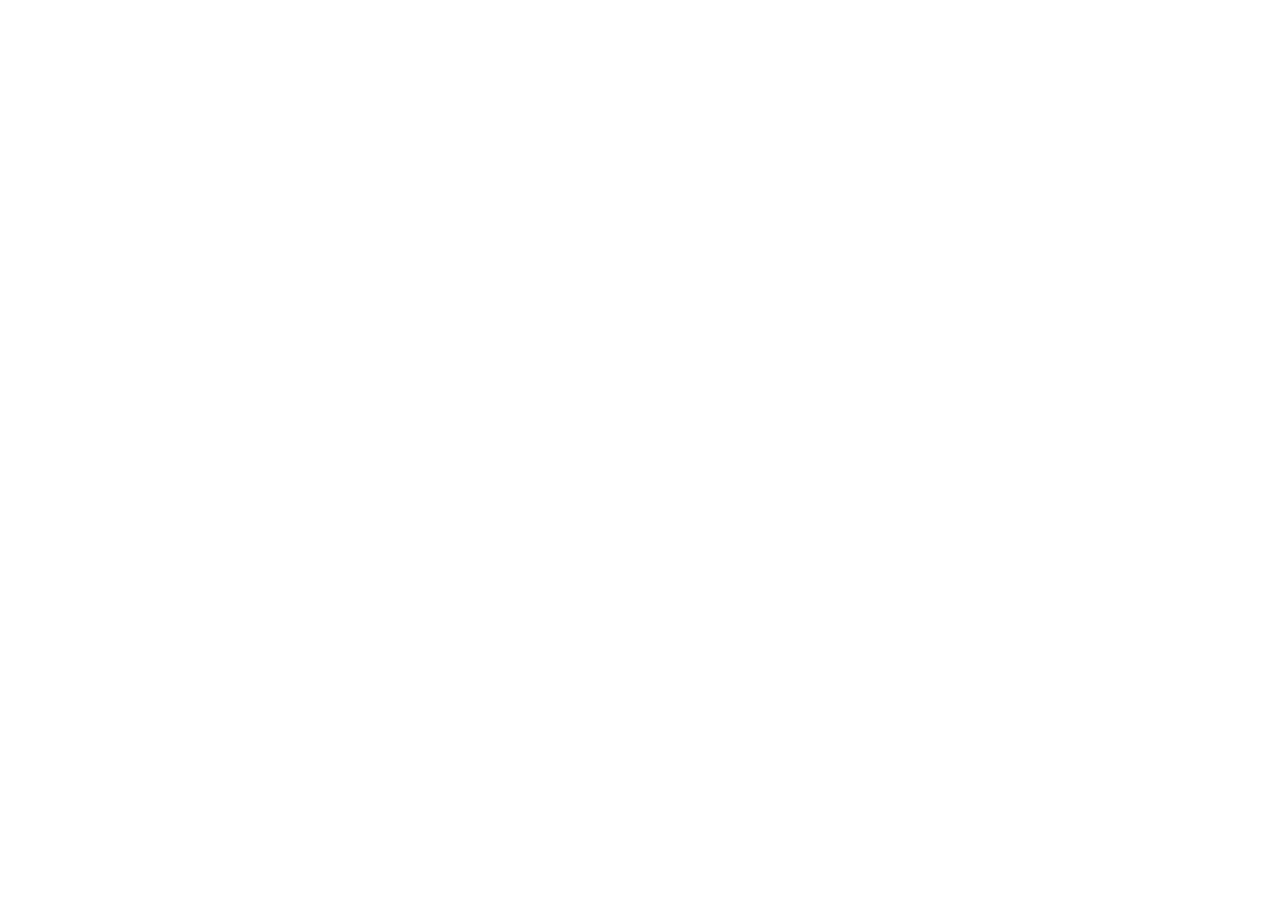
==== index.html @ fe9fb54a "feat:(新增功能)完成API網址與HTML基礎" ====
<!doctype html>
<html lang="zh-TW">
  <head>
    <meta charset="UTF-8" />
    <meta name="viewport" content="width=device-width, initial-scale=1.0" />
    <title>🕰️ 歷史時光機</title>
  </head>
  <body></body>
  <script src="script.js"></script>
</html>
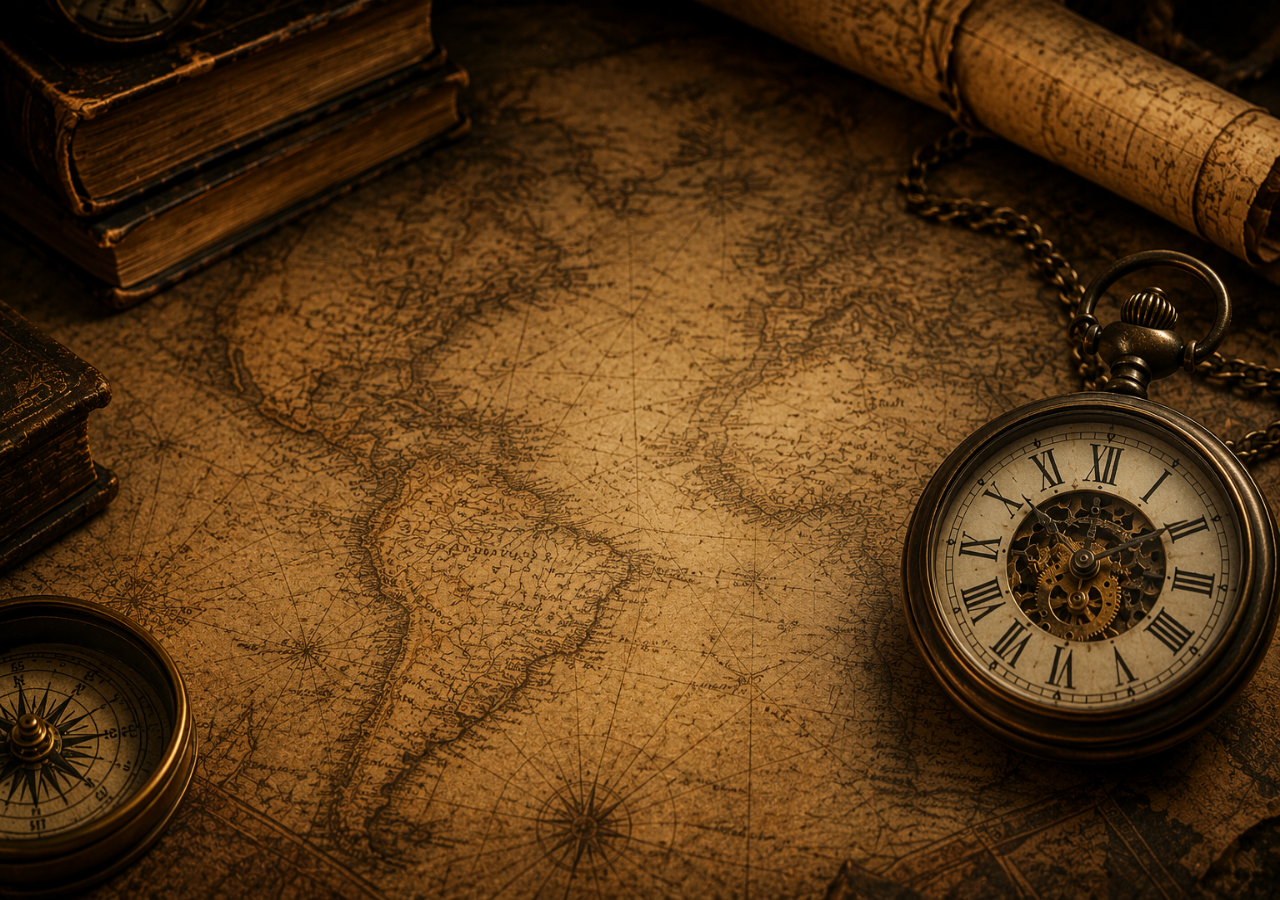
==== commit 4aca0920: "feat:(新增功能)完成背景圖片套用頁面" ====
--- a/index.html
+++ b/index.html
@@ -4,7 +4,10 @@
     <meta charset="UTF-8" />
     <meta name="viewport" content="width=device-width, initial-scale=1.0" />
     <title>🕰️ 歷史時光機</title>
+    <link rel="stylesheet" href="style.css" />
+    <!-- 引用外部檔案style.css,並套用樣式 -->
   </head>
   <body></body>
   <script src="script.js"></script>
+  <!-- 引用外部檔案script.js,並套用功能 -->
 </html>
--- a/style.css
+++ b/style.css
@@ -0,0 +1,11 @@
+html,
+body {
+  height: 100%; /* 讓頁面高度佔滿整個視窗 */
+  margin: 0; /* 移除預設邊距避免背景空白 */
+}
+
+body {
+  background: url("images/history.png") no-repeat center center fixed;
+  /* 指定背景圖片路徑,避免圖片重複平鋪,圖片置中顯示,背景固定不隨捲動移動 */
+  background-size: 100%100%; /* 寬度和高度都跟著視窗大小改變 */
+}
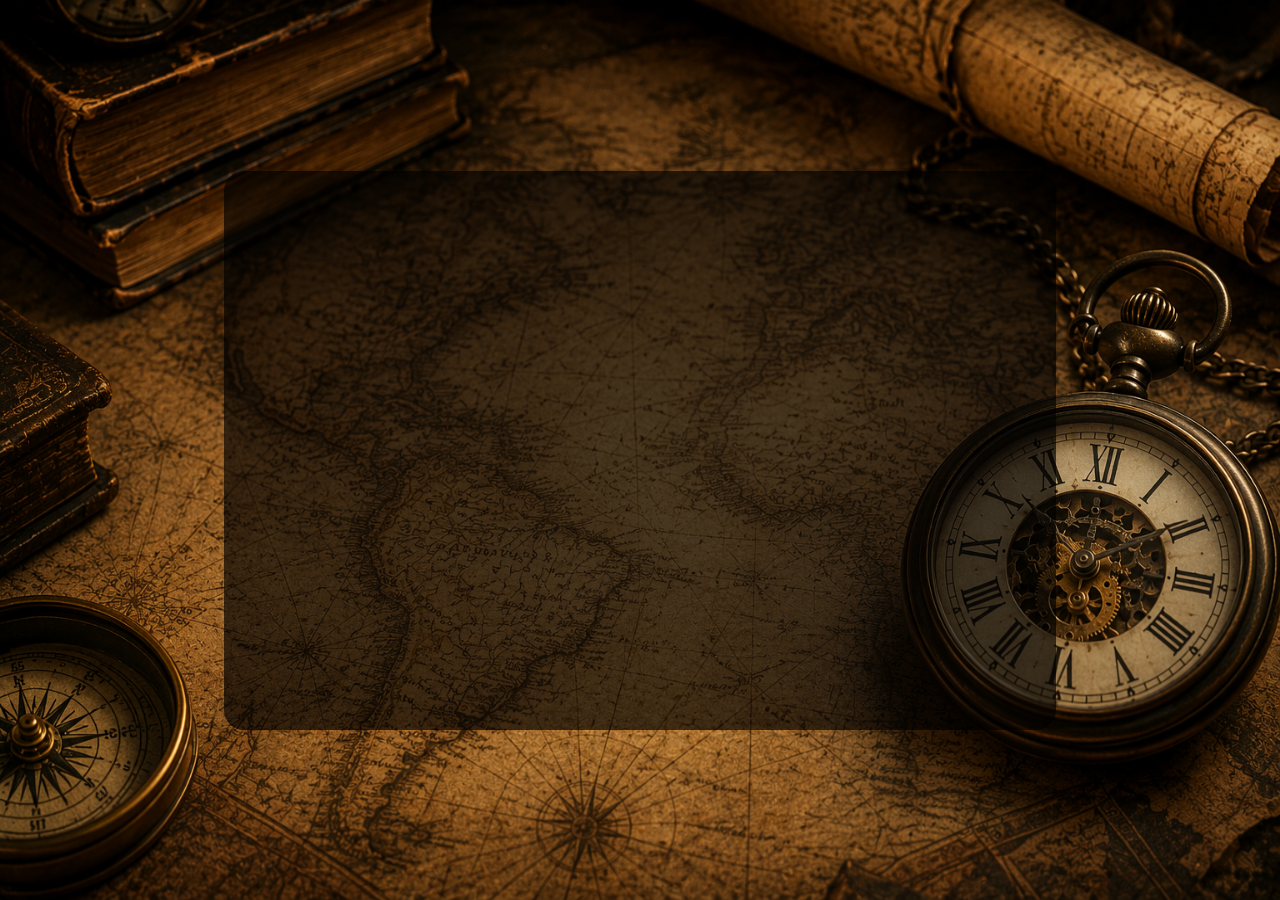
==== commit 66af3566: "feat:(新增功能)新增主畫面中間黑框" ====
--- a/index.html
+++ b/index.html
@@ -7,7 +7,9 @@
     <link rel="stylesheet" href="style.css" />
     <!-- 引用外部檔案style.css,並套用樣式 -->
   </head>
-  <body></body>
+  <body>
+    <div class="main-box"></div>
+  </body>
   <script src="script.js"></script>
   <!-- 引用外部檔案script.js,並套用功能 -->
 </html>
--- a/style.css
+++ b/style.css
@@ -8,4 +8,16 @@
   background: url("images/history.png") no-repeat center center fixed;
   /* 指定背景圖片路徑,避免圖片重複平鋪,圖片置中顯示,背景固定不隨捲動移動 */
   background-size: 100%100%; /* 寬度和高度都跟著視窗大小改變 */
+  display: flex; /* 彈性排版 */
+  justify-content: center; /* 水平置中 */
+  align-items: center; /* 垂直置中 */
 }
+
+.main-box {
+  background: rgba(0, 0, 0, 0.65); /* 紅,綠,藍,透明度 */
+  border-radius: 20px; /* 邊角圓弧化 */
+  text-align: center; /* 文字置中 */
+  width: 60vw; /* 寬度佔視窗的60% */
+  height: 55vh; /* 高度佔視窗的55% */
+  padding: 2rem; /* 內距,增加內容與邊框的距離 */
+}
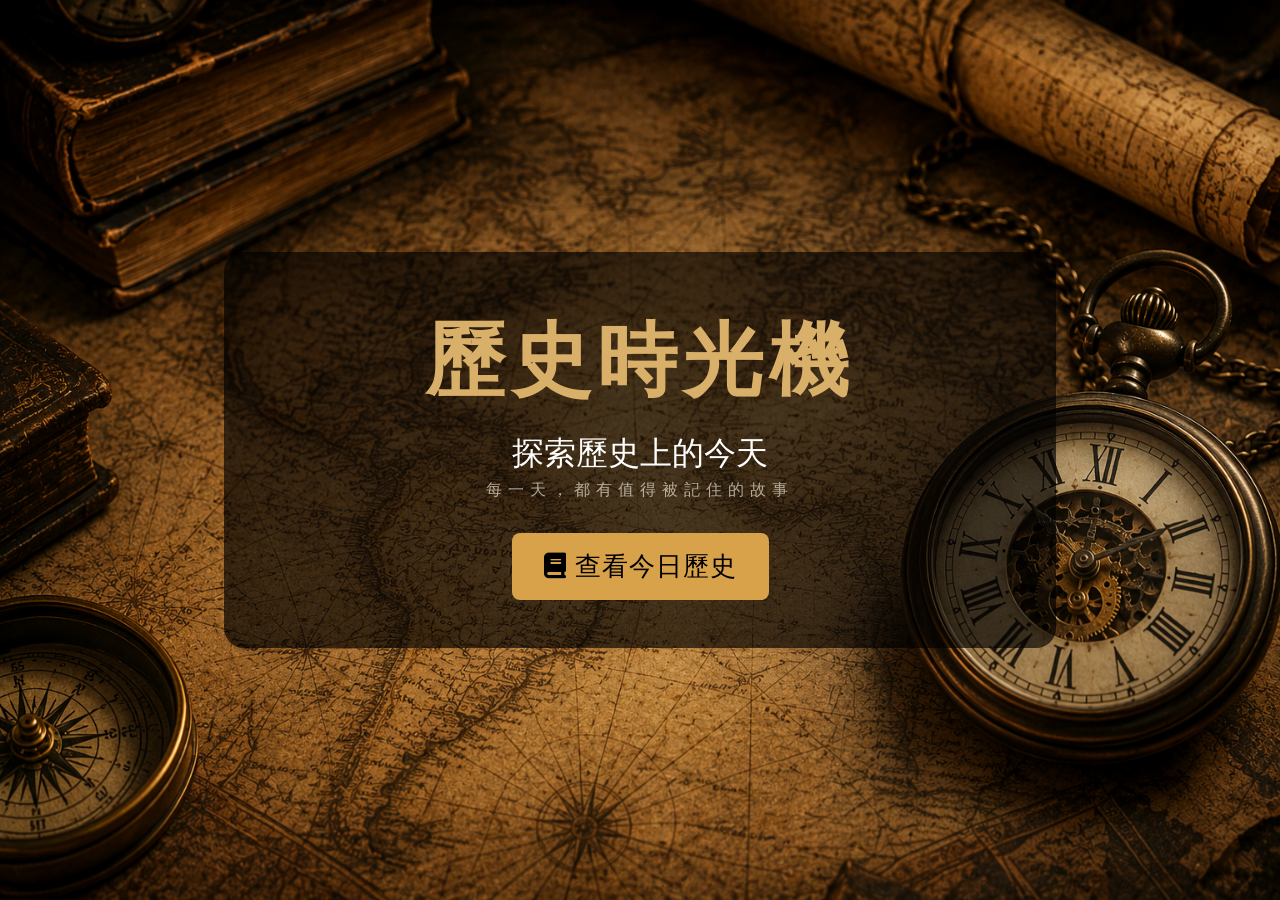
==== commit 2507bc97: "feat:(新增功能)新增主畫面文字按鈕內容" ====
--- a/index.html
+++ b/index.html
@@ -4,11 +4,22 @@
     <meta charset="UTF-8" />
     <meta name="viewport" content="width=device-width, initial-scale=1.0" />
     <title>🕰️ 歷史時光機</title>
+    <link
+      rel="stylesheet"
+      href="https://cdnjs.cloudflare.com/ajax/libs/font-awesome/6.5.0/css/all.min.css"
+    />
     <link rel="stylesheet" href="style.css" />
     <!-- 引用外部檔案style.css,並套用樣式 -->
   </head>
   <body>
-    <div class="main-box"></div>
+    <div class="main-box">
+      <h1 class="title">歷史時光機</h1>
+      <p class="wordone">探索歷史上的今天</p>
+      <p class="wordtwo">每一天，都有值得被記住的故事</p>
+      <button class="btn" id="btn">
+        <i class="fa-solid fa-book"></i>查看今日歷史
+      </button>
+    </div>
   </body>
   <script src="script.js"></script>
   <!-- 引用外部檔案script.js,並套用功能 -->
--- a/style.css
+++ b/style.css
@@ -17,7 +17,53 @@
   background: rgba(0, 0, 0, 0.65); /* 紅,綠,藍,透明度 */
   border-radius: 20px; /* 邊角圓弧化 */
   text-align: center; /* 文字置中 */
-  width: 60vw; /* 寬度佔視窗的60% */
-  height: 55vh; /* 高度佔視窗的55% */
   padding: 2rem; /* 內距,增加內容與邊框的距離 */
+  width: clamp(300px, 60vw, 800px);
+  min-height: 30vh; /* 最小高度佔視窗的60% */
+  height: auto; /* 高度自動調整 */
 }
+
+.main-box .title {
+  font-size: clamp(4rem, 7vw, 5rem); /* 字體大小隨視窗大小變化*/
+  letter-spacing: 6px; /* 字距 */
+  color: #d8b06a; /* 字體顏色 */
+  position: relative; /* 相對定位 */
+  margin-top: 1.5rem; /* 與框頂端距離 */
+  margin-bottom: 1rem; /* 與下一段文字距離 */
+}
+
+.main-box .wordone {
+  color: white; /* 字體顏色 */
+  font-size: clamp(2rem, 3vw, 2rem); /* 字體大小隨視窗大小變化*/
+  letter-spacing: 0; /* 字距 */
+  position: relative; /* 相對定位 */
+  margin-top: 0.5rem; /* 與標題距離 */
+  margin-bottom: 0.3rem; /* 與下一段文字距離 */
+}
+
+.main-box .wordtwo {
+  color: #e8e1d0b5; /* 字體顏色 */
+  font-size: clamp(0.5rem, 2vw, 1rem); /* 字體大小隨視窗大小變化*/
+  letter-spacing: 6px; /* 字距 */
+  position: relative; /* 相對定位 */
+  margin-top: 0; /* 緊貼上一段 */
+  margin-bottom: 1rem; /* 與按鈕距離 */
+}
+
+.main-box .btn {
+  background-color: #d8a24a; /* 按鈕背景顏色 */
+  color: black; /* 按鈕文字顏色 */
+  border: none; /* 移除按鈕邊框 */
+  letter-spacing: 1px; /* 字距 */
+  border-radius: 8px; /* 按鈕邊角圓弧化 */
+  padding: 1rem 2rem; /* 按鈕內距 */
+  font-size: clamp(1rem, 2vw, 2rem); /* 按鈕文字大小隨視窗大小變化*/
+  cursor: pointer; /* 滑鼠移到按鈕上時變成手指圖示 */
+  position: relative; /* 相對定位 */
+  margin-top: 1rem; /* 與文字距離 */
+  margin-bottom: 1rem; /* 與框底保持空間 */
+}
+
+.main-box .btn i {
+  margin-right: 0.5rem; /* 圖標與文字間距 */
+}
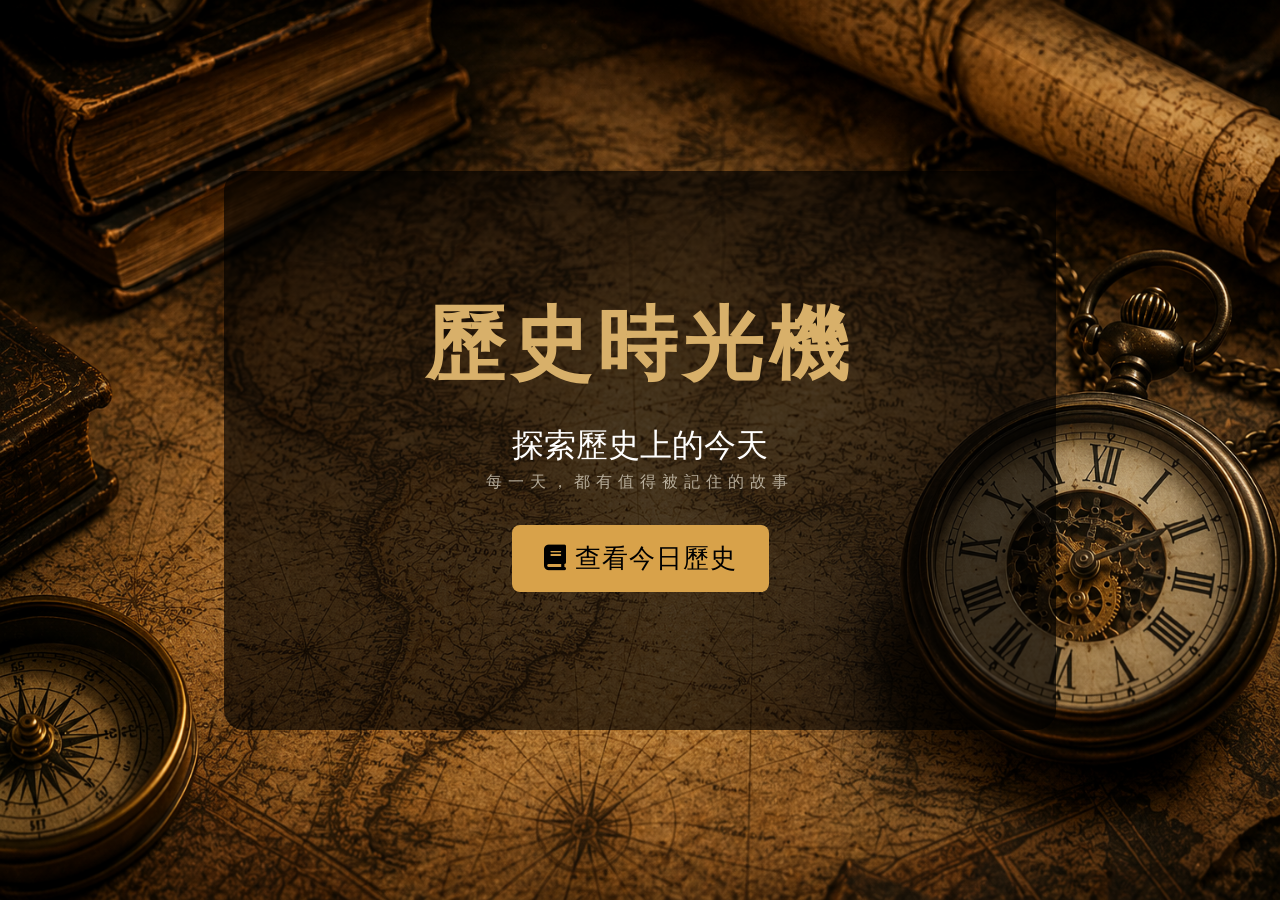
==== commit b33505c2: "feat:(新增功能)新增結果頁面下方結果框" ====
--- a/index.html
+++ b/index.html
@@ -11,16 +11,16 @@
     <link rel="stylesheet" href="style.css" />
     <!-- 引用外部檔案style.css,並套用樣式 -->
   </head>
-  <body>
+  <body class="home">
     <div class="main-box">
       <h1 class="title">歷史時光機</h1>
       <p class="wordone">探索歷史上的今天</p>
       <p class="wordtwo">每一天，都有值得被記住的故事</p>
-      <button class="btn" id="btn">
+      <a class="btn" href="./history.html" id="btn">
         <i class="fa-solid fa-book"></i>查看今日歷史
-      </button>
+      </a>
     </div>
+    <script src="script.js"></script>
+    <!-- 引用外部檔案script.js,並套用功能 -->
   </body>
-  <script src="script.js"></script>
-  <!-- 引用外部檔案script.js,並套用功能 -->
 </html>
--- a/style.css
+++ b/style.css
@@ -1,11 +1,20 @@
 html,
 body {
   height: 100%; /* 讓頁面高度佔滿整個視窗 */
-  margin: 0; /* 移除預設邊距避免背景空白 */
+  margin: 0; /* 移除頁面預設邊距 */
 }
 
-body {
+body.home {
   background: url("images/history.png") no-repeat center center fixed;
+  /* 指定背景圖片路徑,避免圖片重複平鋪,圖片置中顯示,背景固定不隨捲動移動 */
+  background-size: 100%100%; /* 寬度和高度都跟著視窗大小改變 */
+  display: flex; /* 彈性排版 */
+  justify-content: center; /* 水平置中 */
+  align-items: center; /* 垂直置中 */
+}
+
+body.history {
+  background: url("images/history2.png") no-repeat center center fixed;
   /* 指定背景圖片路徑,避免圖片重複平鋪,圖片置中顯示,背景固定不隨捲動移動 */
   background-size: 100%100%; /* 寬度和高度都跟著視窗大小改變 */
   display: flex; /* 彈性排版 */
@@ -17,10 +26,14 @@
   background: rgba(0, 0, 0, 0.65); /* 紅,綠,藍,透明度 */
   border-radius: 20px; /* 邊角圓弧化 */
   text-align: center; /* 文字置中 */
+  width: 60vw; /* 寬度為視窗寬度的60% */
+  min-height: 55vh; /* 最小高度為視窗高度的55% */
   padding: 2rem; /* 內距,增加內容與邊框的距離 */
-  width: clamp(300px, 60vw, 800px);
-  min-height: 30vh; /* 最小高度佔視窗的60% */
-  height: auto; /* 高度自動調整 */
+  transform-origin: center; /* 以黑框中心為縮放基準 */
+  display: flex; /* 啟用彈性排版 */
+  flex-direction: column; /* 垂直排列內容 */
+  justify-content: center; /* 垂直置中 */
+  align-items: center; /* 水平置中 */
 }
 
 .main-box .title {
@@ -28,7 +41,7 @@
   letter-spacing: 6px; /* 字距 */
   color: #d8b06a; /* 字體顏色 */
   position: relative; /* 相對定位 */
-  margin-top: 1.5rem; /* 與框頂端距離 */
+  margin-top: 0; /* 與框頂端距離 */
   margin-bottom: 1rem; /* 與下一段文字距離 */
 }
 
@@ -62,8 +75,88 @@
   position: relative; /* 相對定位 */
   margin-top: 1rem; /* 與文字距離 */
   margin-bottom: 1rem; /* 與框底保持空間 */
+  text-decoration: none; /* 移除超連結底線 */
 }
 
 .main-box .btn i {
   margin-right: 0.5rem; /* 圖標與文字間距 */
 }
+
+body.history .btn {
+  background-color: #f3c888; /* 按鈕背景顏色 */
+  color: #4a3422; /* 按鈕文字顏色 */
+  border: none; /* 移除按鈕邊框 */
+  letter-spacing: 1px; /* 字距 */
+  border-radius: 999px; /* 按鈕邊角圓弧化 */
+  padding: 0.5rem 1rem; /* 按鈕內距 */
+  font-size: clamp(0.8rem, 1.5vw, 1.2rem); /* 按鈕文字大小隨視窗大小變化*/
+  cursor: pointer; /* 滑鼠移到按鈕上時變成手指圖示 */
+  position: absolute; /* 絕對定位 */
+  top: 25px; /* 距離上方 */
+  left: 25px; /* 距離左方 */
+  text-decoration: none; /* 移除超連結底線 */
+}
+
+body.history {
+  display: flex; /* 啟用彈性排版 */
+  flex-direction: column; /* 垂直排列內容 */
+  align-items: center; /* 水平置中 */
+  justify-content: flex-start; /* 垂直置頂 */
+  min-height: 100vh; /* 最小高度為視窗高度 */
+}
+
+.second-box {
+  text-align: center; /* 文字置中 */
+  margin-top: 1rem; /* 與上方按鈕距離 */
+  margin-bottom: 2rem; /* 與下方內容距離 */
+  color: #4a3422; /* 文字顏色 */
+  max-width: 600px; /* 最大寬度限制，避免文字過長 */
+  letter-spacing: 1px; /* 字距 */
+}
+
+.second-box .title {
+  font-size: clamp(3rem, 4vw, 3.5rem); /* 字體大小隨視窗大小變化*/
+  margin-bottom: -15px; /* 與下一段文字距離 */
+  letter-spacing: 5px; /* 字距 */
+}
+
+.second-box .wordone {
+  font-size: clamp(0.8rem, 1vw, 1rem); /* 字體大小隨視窗大小變化*/
+  color: #6a4c2f; /* 文字顏色 */
+  letter-spacing: 1px; /* 字距 */
+  margin-bottom: 5px; /* 與下一段文字距離 */
+}
+
+.second-box #today-date {
+  font-size: clamp(1.2rem, 2vw, 1.4rem); /* 字體大小隨視窗大小變化*/
+  color: #4a3422; /* 文字顏色 */
+  margin-bottom: -5px; /* 與下一段文字距離 */
+  padding: 0.5rem 0.5rem; /* 內距 */
+  border: 0.5px solid black; /* 框線 */
+  border-radius: 8px; /* 框線圓角化 */
+  letter-spacing: 1px; /* 字距 */
+}
+
+.second-box .wordtwo {
+  font-size: clamp(0.8rem, 1vw, 1rem); /* 字體大小隨視窗大小變化*/
+  color: #5a3d28; /* 文字顏色 */
+  letter-spacing: 1px; /* 字距 */
+  margin-bottom: -25px; /* 與下一段文字距離 */
+}
+
+#events-container {
+  display: flex; /* 啟用彈性排版 */
+  flex-direction: column; /* 垂直排列內容 */
+  gap: -20rem; /* 框之間的間距 */
+  width: 100%; /* 佔滿父容器的寬度 */
+}
+
+.event-card {
+  width: 90%; /* 框的寬度為父容器的90% */
+  max-width: 820px; /* 框的最大寬度限制 */
+  box-sizing: border-box; /* 包含內距和邊框在內的總寬度 */
+  height: 100px; /* 框的高度 */
+  background: #efdfb9; /* 框的背景顏色 */
+  border-radius: 20px; /* 框的邊角圓弧化 */
+  margin: 6px auto; /* 框的上下間距為6px，並水平置中 */
+}
